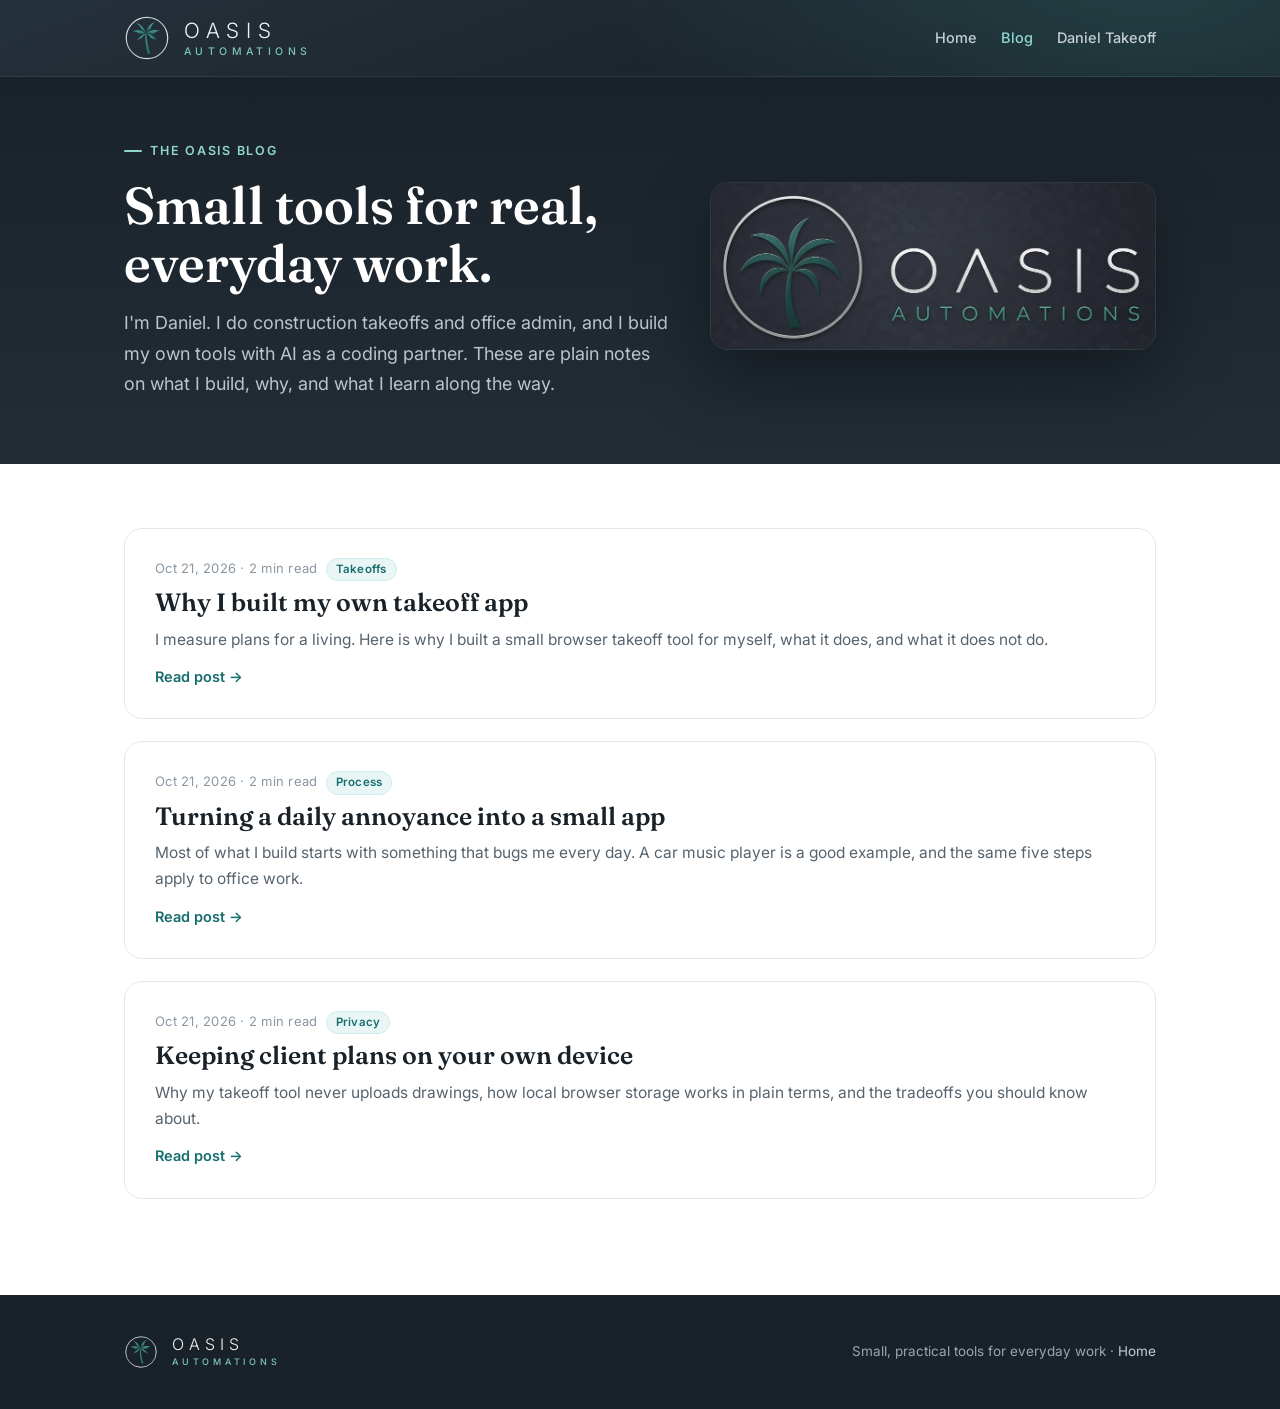
==== blog/index.html @ 2230471a "Add blog: index, 3 launch posts, post template, palm mark assets; link from nav" ====
<!DOCTYPE html>
<html lang="en">
<head>
<meta charset="utf-8">
<meta name="viewport" content="width=device-width, initial-scale=1">
<title>Blog · Oasis Automations</title>
<meta name="description" content="Notes from Daniel at Oasis Automations on building small, practical tools for takeoffs, office work, and everyday friction.">
<meta property="og:title" content="Oasis Automations Blog">
<meta property="og:description" content="Notes on building small, practical tools for takeoffs, office work, and everyday friction.">
<meta property="og:image" content="https://oasisautomations.github.io/oasis/blog/assets/og.jpg">
<link rel="icon" href="assets/badge.svg" type="image/svg+xml">
<link rel="preconnect" href="https://fonts.googleapis.com">
<link rel="preconnect" href="https://fonts.gstatic.com" crossorigin>
<link href="https://fonts.googleapis.com/css2?family=Inter:wght@300;400;500;600;700&family=Fraunces:opsz,wght@9..144,500;9..144,600&display=swap" rel="stylesheet">
<link rel="stylesheet" href="assets/blog.css">
</head>
<body>
<header class="site-head">
  <div class="wrap">
    <a class="brand" href="../"><img src="assets/mark.svg" alt=""><span class="wm"><b>OASIS</b><span>AUTOMATIONS</span></span></a>
    <nav class="site-nav"><a href="../">Home</a><a href="./" aria-current="page">Blog</a><a href="https://oasisautomations.github.io/daniel-takeoff/">Daniel Takeoff</a></nav>
  </div>
</header>

<section class="blog-hero">
  <div class="wrap grid">
    <div>
      <span class="eyebrow">The Oasis blog</span>
      <h1>Small tools for real, everyday work.</h1>
      <p>I'm Daniel. I do construction takeoffs and office admin, and I build my own tools with AI as a coding partner. These are plain notes on what I build, why, and what I learn along the way.</p>
    </div>
    <img class="lockup" src="assets/lockup.jpg" alt="Oasis Automations logo: a palm tree inside a silver ring">
  </div>
</section>

<main class="wrap">
<div class="posts">
<!-- NEW POSTS GO AT THE TOP: copy one post-card block below and edit it -->
  <a class="post-card" href="why-i-built-my-own-takeoff-app/">
    <div class="meta">Oct 21, 2026 · 2 min read<span class="tag">Takeoffs</span></div>
    <h2>Why I built my own takeoff app</h2>
    <p>I measure plans for a living. Here is why I built a small browser takeoff tool for myself, what it does, and what it does not do.</p>
    <span class="more">Read post →</span>
  </a>
  <a class="post-card" href="small-annoyance-small-app/">
    <div class="meta">Oct 21, 2026 · 2 min read<span class="tag">Process</span></div>
    <h2>Turning a daily annoyance into a small app</h2>
    <p>Most of what I build starts with something that bugs me every day. A car music player is a good example, and the same five steps apply to office work.</p>
    <span class="more">Read post →</span>
  </a>
  <a class="post-card" href="keep-client-plans-on-your-device/">
    <div class="meta">Oct 21, 2026 · 2 min read<span class="tag">Privacy</span></div>
    <h2>Keeping client plans on your own device</h2>
    <p>Why my takeoff tool never uploads drawings, how local browser storage works in plain terms, and the tradeoffs you should know about.</p>
    <span class="more">Read post →</span>
  </a>
</div>
</main>

<footer class="site-foot">
  <div class="wrap">
    <a class="brand" href="../"><img src="assets/mark.svg" alt=""><span class="wm"><b>OASIS</b><span>AUTOMATIONS</span></span></a>
    <span>Small, practical tools for everyday work · <a href="../">Home</a></span>
  </div>
</footer>
</body>
</html>
---- blog/assets/blog.css ----
/* Oasis Automations blog: shared styles */
:root{
  --ink:#1f2a33; --slate:#2b3640; --charcoal:#1a2229; --steel:#56636e; --mist:#8a97a2;
  --line:#e3e8ec; --fog:#f4f6f8; --white:#fff;
  --teal:#1f8a8a; --teal-d:#166d6e; --sea:#3fa7a0; --aqua:#cdeceb; --aqua-l:#eaf6f5; --silver:#c9d1d7;
  --serif:'Fraunces',Georgia,serif; --sans:'Inter',system-ui,-apple-system,Segoe UI,Roboto,sans-serif;
}
*{box-sizing:border-box;margin:0;padding:0}
body{font-family:var(--sans);color:var(--ink);background:var(--white);line-height:1.7;-webkit-font-smoothing:antialiased}
a{color:var(--teal-d)}
a:hover{color:var(--teal)}
img{max-width:100%;display:block}
.wrap{max-width:1080px;margin:0 auto;padding:0 24px}
.narrow{max-width:720px;margin:0 auto;padding:0 24px}

/* header */
.site-head{background:radial-gradient(900px 400px at 90% -20%,rgba(63,167,160,.22),transparent 60%),linear-gradient(160deg,#25313b 0%,#1a2229 75%);color:#fff;border-bottom:1px solid rgba(255,255,255,.06)}
.site-head .wrap{display:flex;align-items:center;justify-content:space-between;gap:20px;flex-wrap:wrap;min-height:76px;padding-top:10px;padding-bottom:10px}
.brand{display:flex;align-items:center;gap:14px;text-decoration:none;color:#fff}
.brand img{width:46px;height:46px}
.brand .wm{display:flex;flex-direction:column;line-height:1.1}
.brand .wm b{font-weight:300;font-size:21px;letter-spacing:.32em;color:#f1f4f6}
.brand .wm span{font-weight:500;font-size:10.5px;letter-spacing:.42em;color:#7cc4ba;margin-top:4px}
.site-nav{display:flex;gap:24px;flex-wrap:wrap;font-size:14.5px;font-weight:500}
.site-nav a{color:#c3ced5;text-decoration:none}
.site-nav a:hover,.site-nav a[aria-current]{color:#8fd6cf}

/* blog index hero */
.blog-hero{background:linear-gradient(180deg,#1a2229 0%,#222d36 100%);color:#fff;padding:56px 0 64px}
.blog-hero .grid{display:grid;grid-template-columns:1.1fr .9fr;gap:40px;align-items:center}
.eyebrow{display:inline-flex;align-items:center;gap:8px;font-size:12.5px;font-weight:600;letter-spacing:.14em;text-transform:uppercase;color:var(--teal)}
.eyebrow::before{content:"";width:18px;height:2px;background:var(--sea);border-radius:2px}
.blog-hero .eyebrow{color:#8fd6cf}.blog-hero .eyebrow::before{background:#8fd6cf}
.blog-hero h1{font-family:var(--serif);font-weight:600;font-size:clamp(34px,4.6vw,52px);line-height:1.12;margin:14px 0 16px;color:#fff}
.blog-hero p{color:#b9c5cd;font-size:18px;max-width:560px}
.blog-hero .lockup{border-radius:18px;border:1px solid rgba(255,255,255,.08);box-shadow:0 30px 70px rgba(0,0,0,.35)}

/* post list */
.posts{padding:64px 0 24px;display:grid;gap:22px}
.post-card{display:block;text-decoration:none;color:inherit;background:#fff;border:1px solid var(--line);border-radius:18px;padding:28px 30px;transition:.2s ease}
.post-card:hover{border-color:#c6e3e1;box-shadow:0 1px 2px rgba(20,30,40,.05),0 8px 30px rgba(20,30,40,.07);transform:translateY(-2px)}
.post-card h2{font-family:var(--serif);font-weight:600;font-size:25px;line-height:1.25;color:var(--charcoal);margin:6px 0 8px}
.post-card p{color:var(--steel);font-size:15.5px}
.meta{font-size:13px;color:var(--mist);letter-spacing:.02em}
.meta .tag{display:inline-block;margin-left:8px;font-size:11.5px;font-weight:600;color:var(--teal-d);background:var(--aqua-l);border:1px solid var(--aqua);padding:1px 9px;border-radius:999px}
.more{display:inline-block;margin-top:12px;font-weight:600;font-size:14.5px;color:var(--teal-d)}

/* article */
.article-head{background:linear-gradient(180deg,#1a2229 0%,#222d36 100%);color:#fff;padding:56px 0 52px}
.article-head .meta{color:#93a3ae}
.article-head h1{font-family:var(--serif);font-weight:600;font-size:clamp(32px,4.4vw,46px);line-height:1.15;margin:12px 0 14px}
.article-head .dek{color:#b9c5cd;font-size:18.5px}
article{padding:48px 0 24px;font-size:17.5px;color:#2a353e}
article p{margin:0 0 1.15em}
article h2{font-family:var(--serif);font-weight:600;font-size:26px;line-height:1.25;color:var(--charcoal);margin:1.8em 0 .6em}
article h3{font-size:18px;color:var(--charcoal);margin:1.4em 0 .4em}
article ul,article ol{margin:0 0 1.2em 1.3em}
article li{margin:.35em 0}
article blockquote{margin:1.4em 0;padding:14px 20px;border-left:3px solid var(--sea);background:var(--aqua-l);border-radius:0 12px 12px 0;color:var(--slate)}
article .note{margin:1.6em 0;padding:16px 20px;border:1px solid var(--line);border-radius:14px;background:var(--fog);font-size:15.5px;color:var(--steel)}
article code{font-size:.9em;background:var(--fog);border:1px solid var(--line);border-radius:6px;padding:1px 6px}
.post-foot{border-top:1px solid var(--line);margin-top:36px;padding-top:24px;display:flex;justify-content:space-between;gap:16px;flex-wrap:wrap;font-size:15px}
.post-foot a{font-weight:600;text-decoration:none}

/* footer */
.site-foot{background:var(--charcoal);color:#97a6b0;padding:40px 0;margin-top:72px;font-size:13.5px}
.site-foot .wrap{display:flex;justify-content:space-between;gap:20px;flex-wrap:wrap;align-items:center}
.site-foot a{color:#c3ced5;text-decoration:none}.site-foot a:hover{color:#8fd6cf}
.site-foot .brand img{width:34px;height:34px}
.site-foot .brand .wm b{font-size:16px}.site-foot .brand .wm span{font-size:9px}

@media (max-width:820px){
  .blog-hero .grid{grid-template-columns:1fr}
  .blog-hero{padding:40px 0 48px}
  .post-card{padding:22px}
  article{font-size:17px}
}
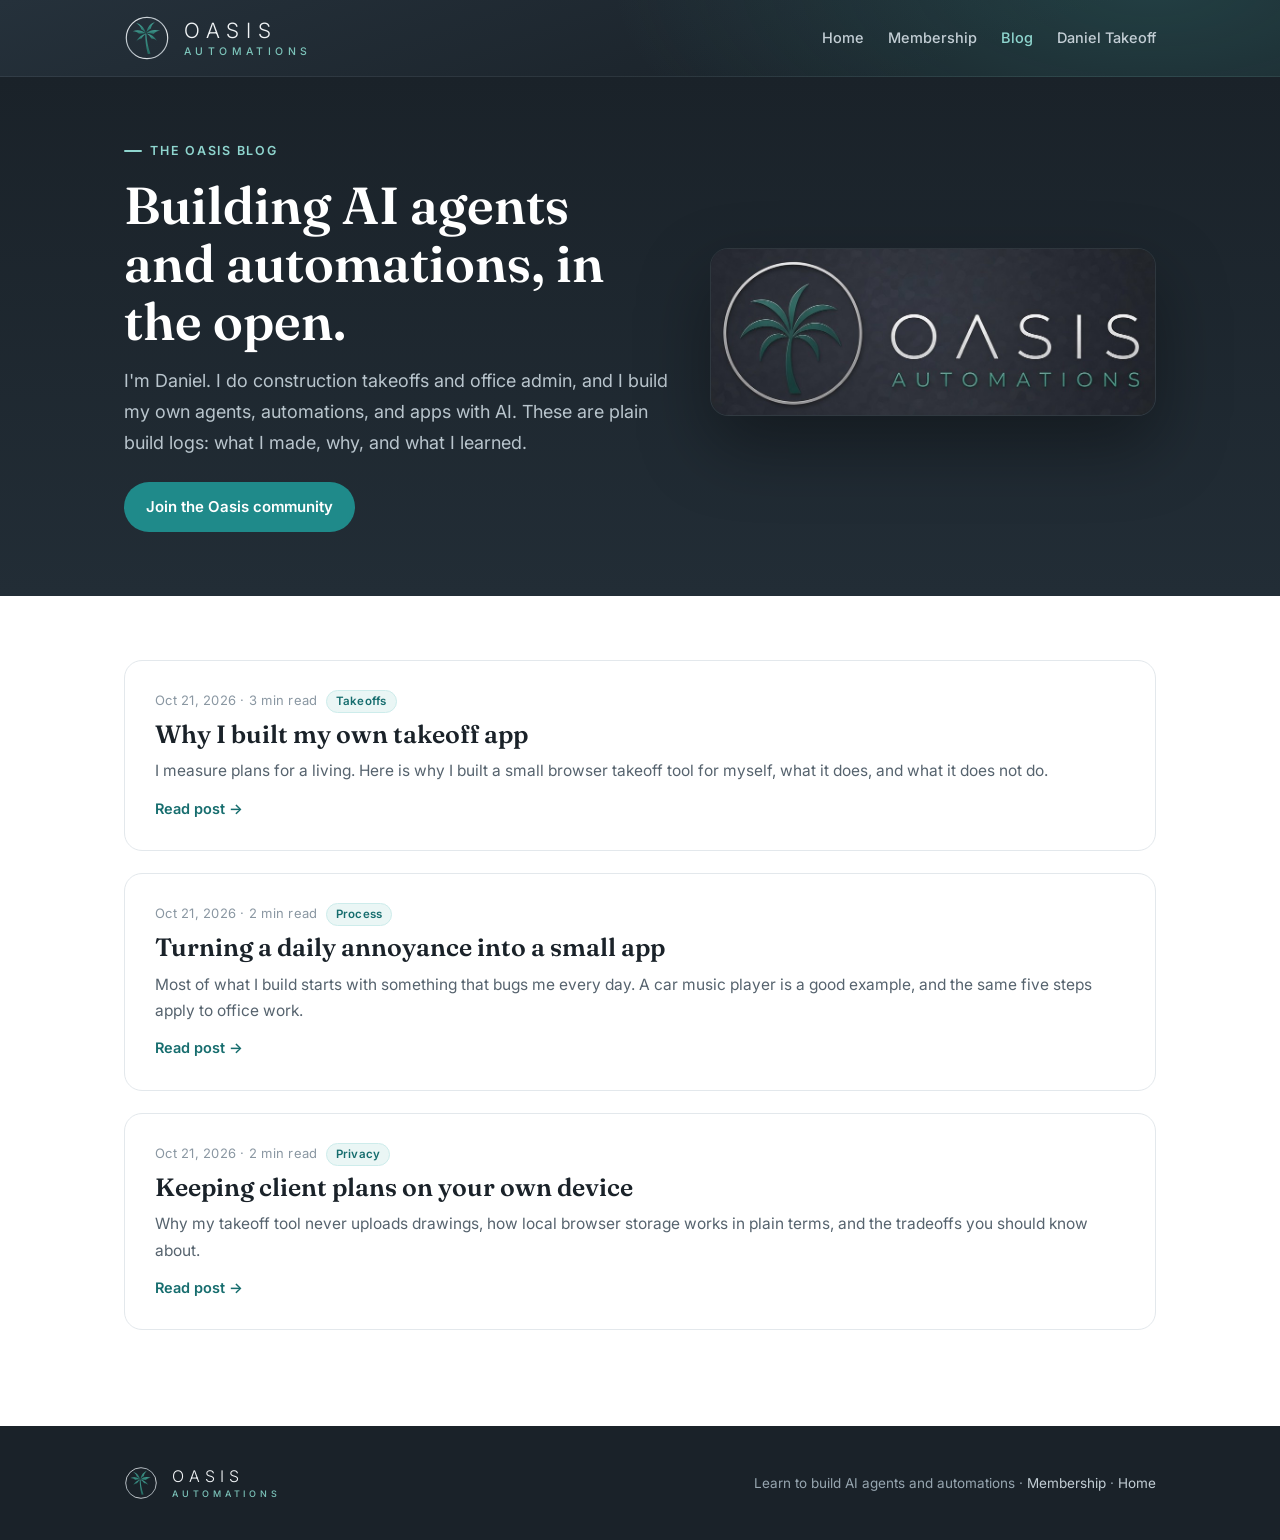
==== commit 6d7f11c9: "Rework homepage into membership landing for builder community; new logo everywhere; blog CTAs and co" ====
--- a/blog/index.html
+++ b/blog/index.html
@@ -4,7 +4,7 @@
 <meta charset="utf-8">
 <meta name="viewport" content="width=device-width, initial-scale=1">
 <title>Blog · Oasis Automations</title>
-<meta name="description" content="Notes from Daniel at Oasis Automations on building small, practical tools for takeoffs, office work, and everyday friction.">
+<meta name="description" content="Build logs from Daniel at Oasis Automations: AI agents, automations, and small apps for takeoffs, office work, and everyday friction.">
 <meta property="og:title" content="Oasis Automations Blog">
 <meta property="og:description" content="Notes on building small, practical tools for takeoffs, office work, and everyday friction.">
 <meta property="og:image" content="https://oasisautomations.github.io/oasis/blog/assets/og.jpg">
@@ -18,7 +18,7 @@
 <header class="site-head">
   <div class="wrap">
     <a class="brand" href="../"><img src="assets/mark.svg" alt=""><span class="wm"><b>OASIS</b><span>AUTOMATIONS</span></span></a>
-    <nav class="site-nav"><a href="../">Home</a><a href="./" aria-current="page">Blog</a><a href="https://oasisautomations.github.io/daniel-takeoff/">Daniel Takeoff</a></nav>
+    <nav class="site-nav"><a href="../">Home</a><a href="../#membership">Membership</a><a href="./" aria-current="page">Blog</a><a href="https://oasisautomations.github.io/daniel-takeoff/">Daniel Takeoff</a></nav>
   </div>
 </header>
 
@@ -26,8 +26,9 @@
   <div class="wrap grid">
     <div>
       <span class="eyebrow">The Oasis blog</span>
-      <h1>Small tools for real, everyday work.</h1>
-      <p>I'm Daniel. I do construction takeoffs and office admin, and I build my own tools with AI as a coding partner. These are plain notes on what I build, why, and what I learn along the way.</p>
+      <h1>Building AI agents and automations, in the open.</h1>
+      <p>I'm Daniel. I do construction takeoffs and office admin, and I build my own agents, automations, and apps with AI. These are plain build logs: what I made, why, and what I learned.</p>
+      <a class="btn hero-btn" href="../#membership">Join the Oasis community</a>
     </div>
     <img class="lockup" src="assets/lockup.jpg" alt="Oasis Automations logo: a palm tree inside a silver ring">
   </div>
@@ -37,7 +38,7 @@
 <div class="posts">
 <!-- NEW POSTS GO AT THE TOP: copy one post-card block below and edit it -->
   <a class="post-card" href="why-i-built-my-own-takeoff-app/">
-    <div class="meta">Oct 21, 2026 · 2 min read<span class="tag">Takeoffs</span></div>
+    <div class="meta">Oct 21, 2026 · 3 min read<span class="tag">Takeoffs</span></div>
     <h2>Why I built my own takeoff app</h2>
     <p>I measure plans for a living. Here is why I built a small browser takeoff tool for myself, what it does, and what it does not do.</p>
     <span class="more">Read post →</span>
@@ -60,7 +61,7 @@
 <footer class="site-foot">
   <div class="wrap">
     <a class="brand" href="../"><img src="assets/mark.svg" alt=""><span class="wm"><b>OASIS</b><span>AUTOMATIONS</span></span></a>
-    <span>Small, practical tools for everyday work · <a href="../">Home</a></span>
+    <span>Learn to build AI agents and automations · <a href="../#membership">Membership</a> · <a href="../">Home</a></span>
   </div>
 </footer>
 </body>
--- a/blog/assets/blog.css
+++ b/blog/assets/blog.css
@@ -75,3 +75,13 @@
   .post-card{padding:22px}
   article{font-size:17px}
 }
+
+/* join CTA */
+.btn{display:inline-block;background:var(--teal);color:#fff;text-decoration:none;font-weight:600;font-size:15px;padding:12px 22px;border-radius:999px}
+.btn:hover{background:var(--teal-d);color:#fff}
+.hero-btn{margin-top:24px}
+.join-cta{display:flex;gap:22px;align-items:center;background:linear-gradient(160deg,#25313b 0%,#1a2229 80%);color:#fff;border-radius:20px;padding:28px 30px;margin:36px 0 0}
+.join-cta img{width:72px;height:72px;flex:none}
+.join-cta h2{font-family:var(--serif);font-weight:600;font-size:24px;margin:0 0 6px;color:#fff}
+.join-cta p{color:#b9c5cd;font-size:15.5px;margin:0 0 16px}
+@media (max-width:560px){.join-cta{flex-direction:column;align-items:flex-start}}
